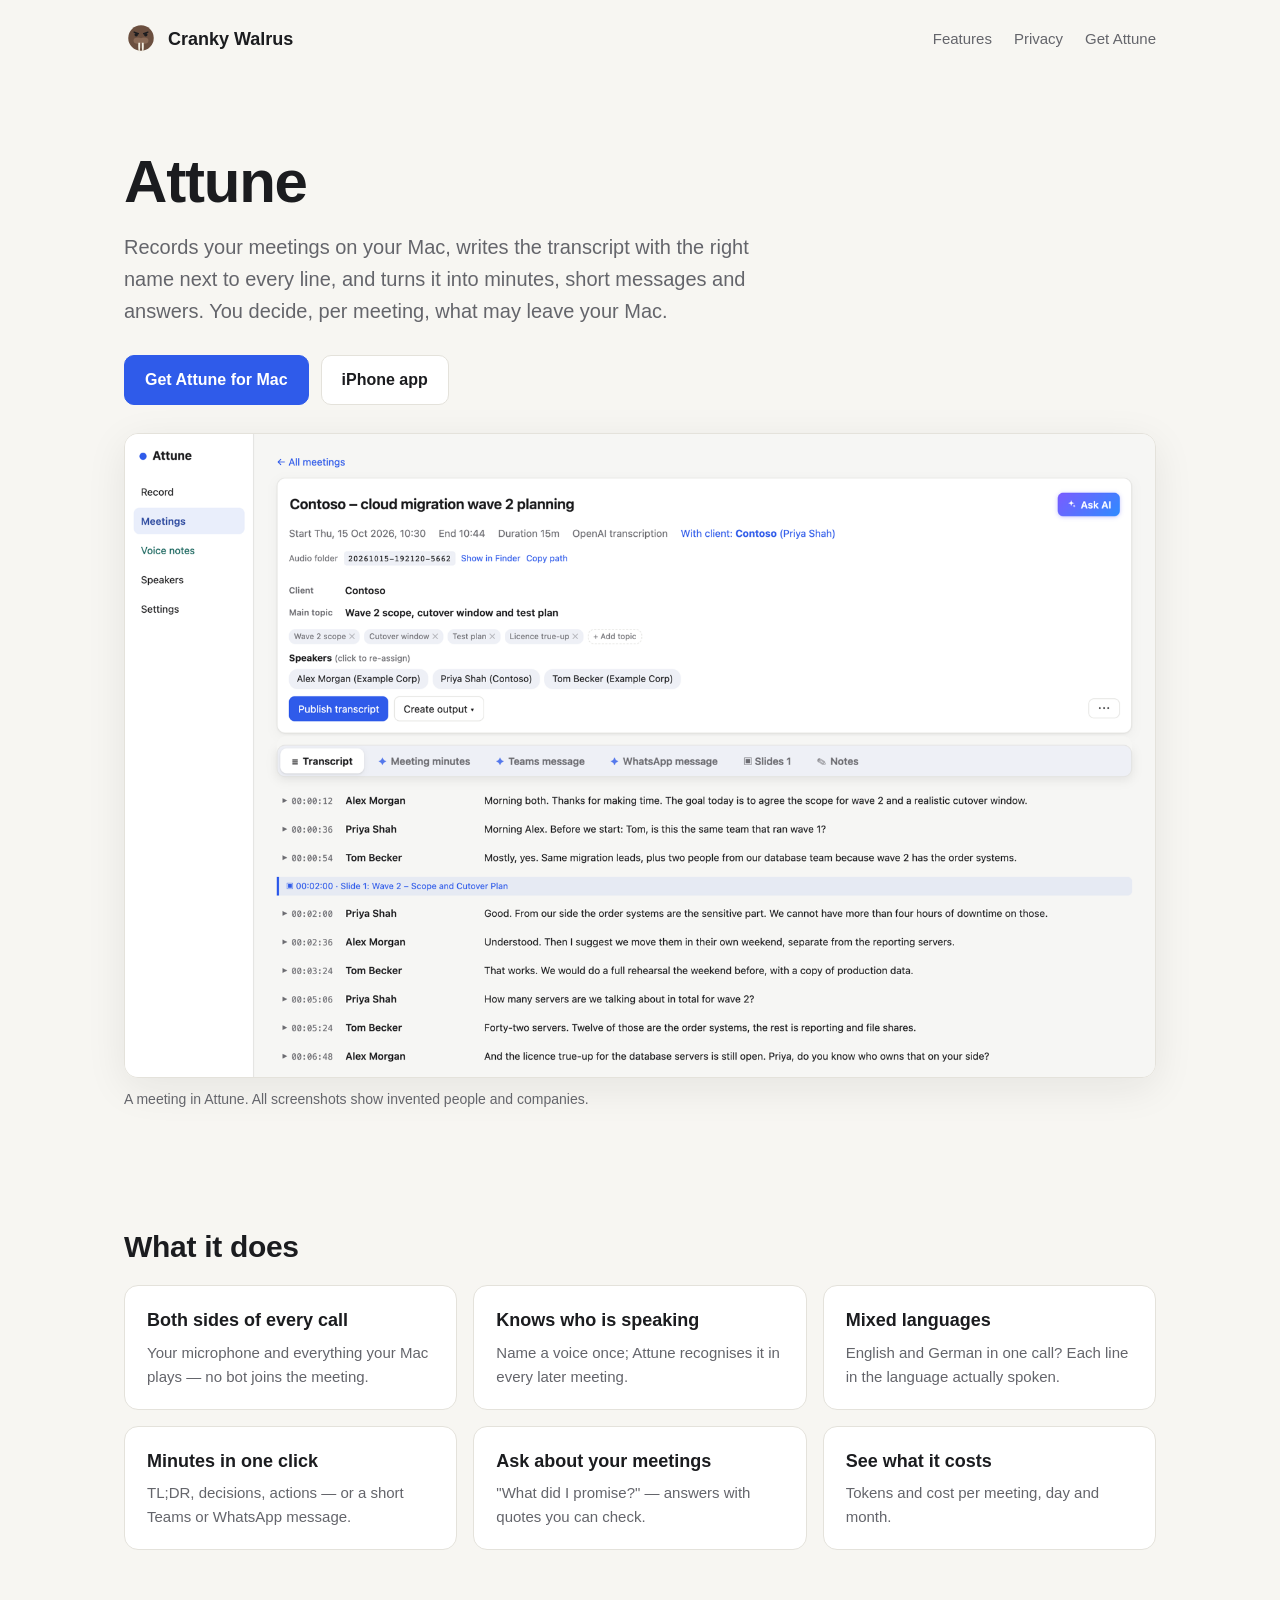
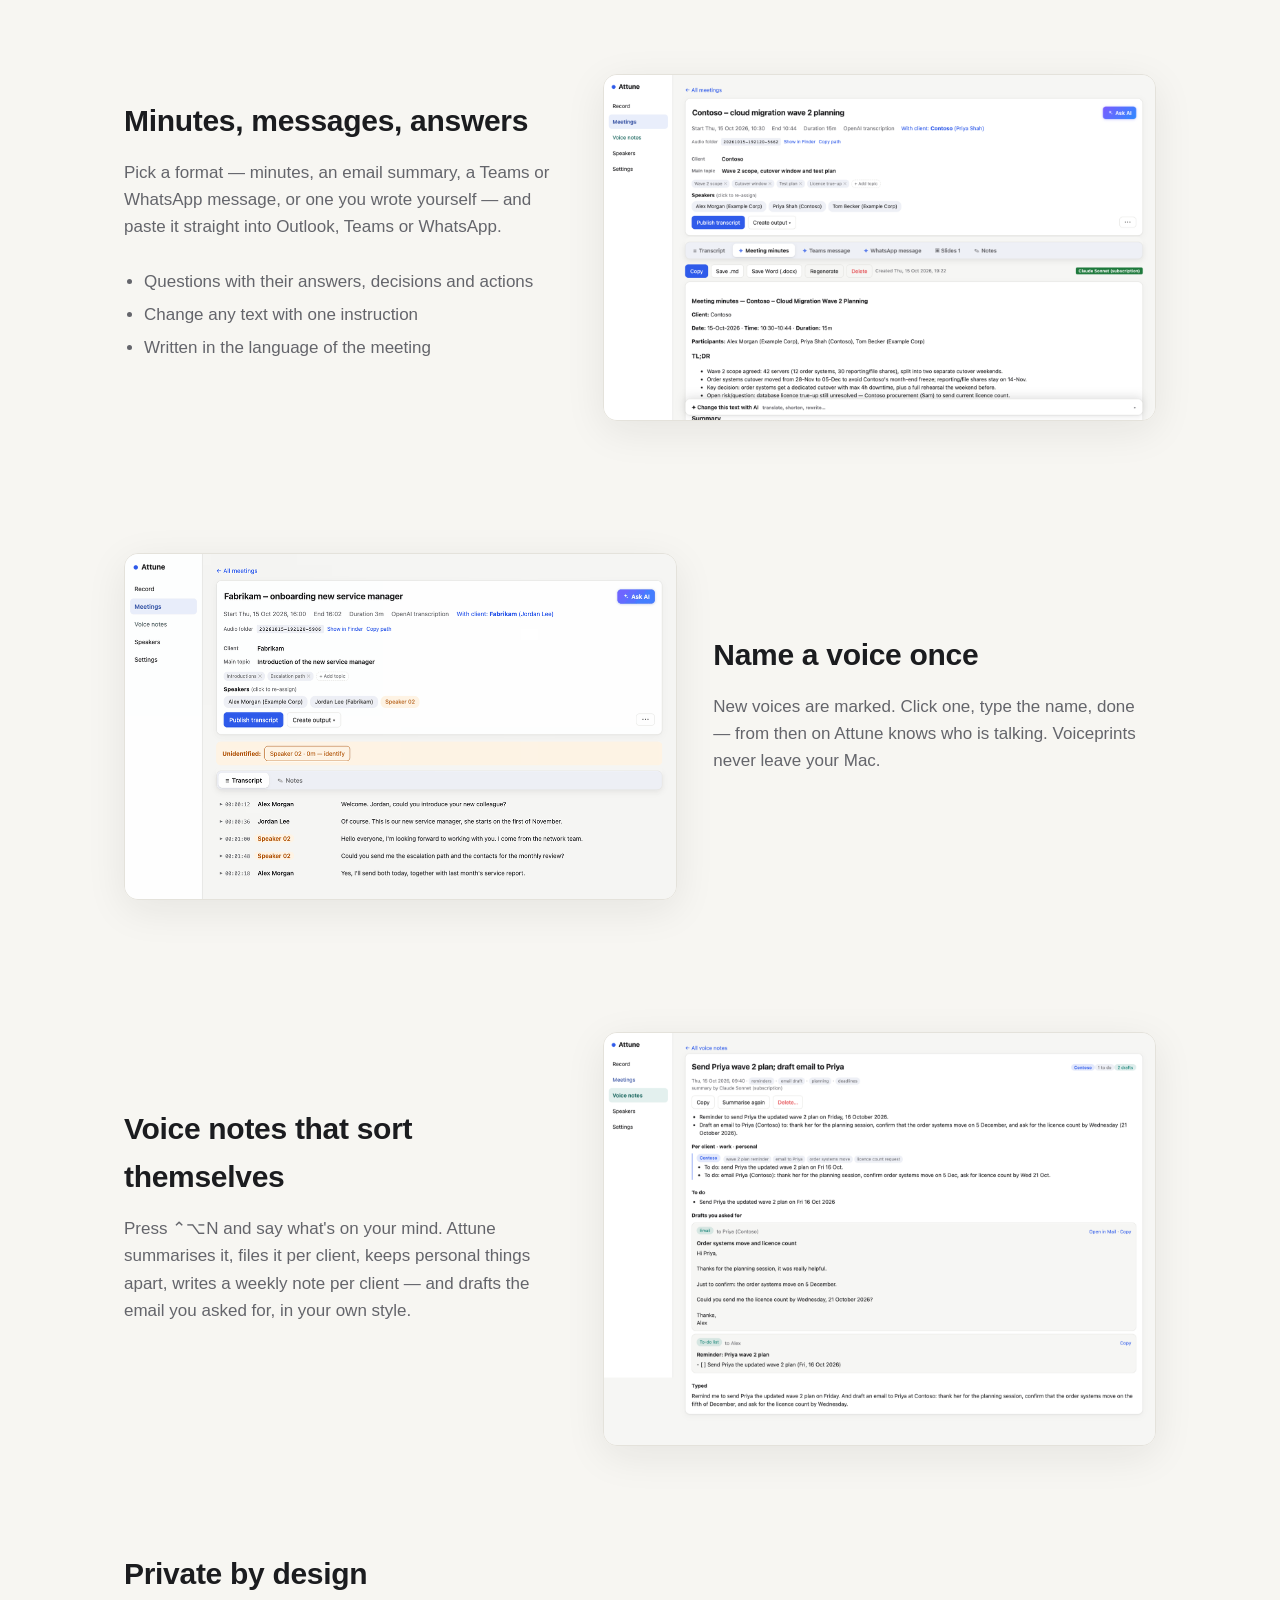
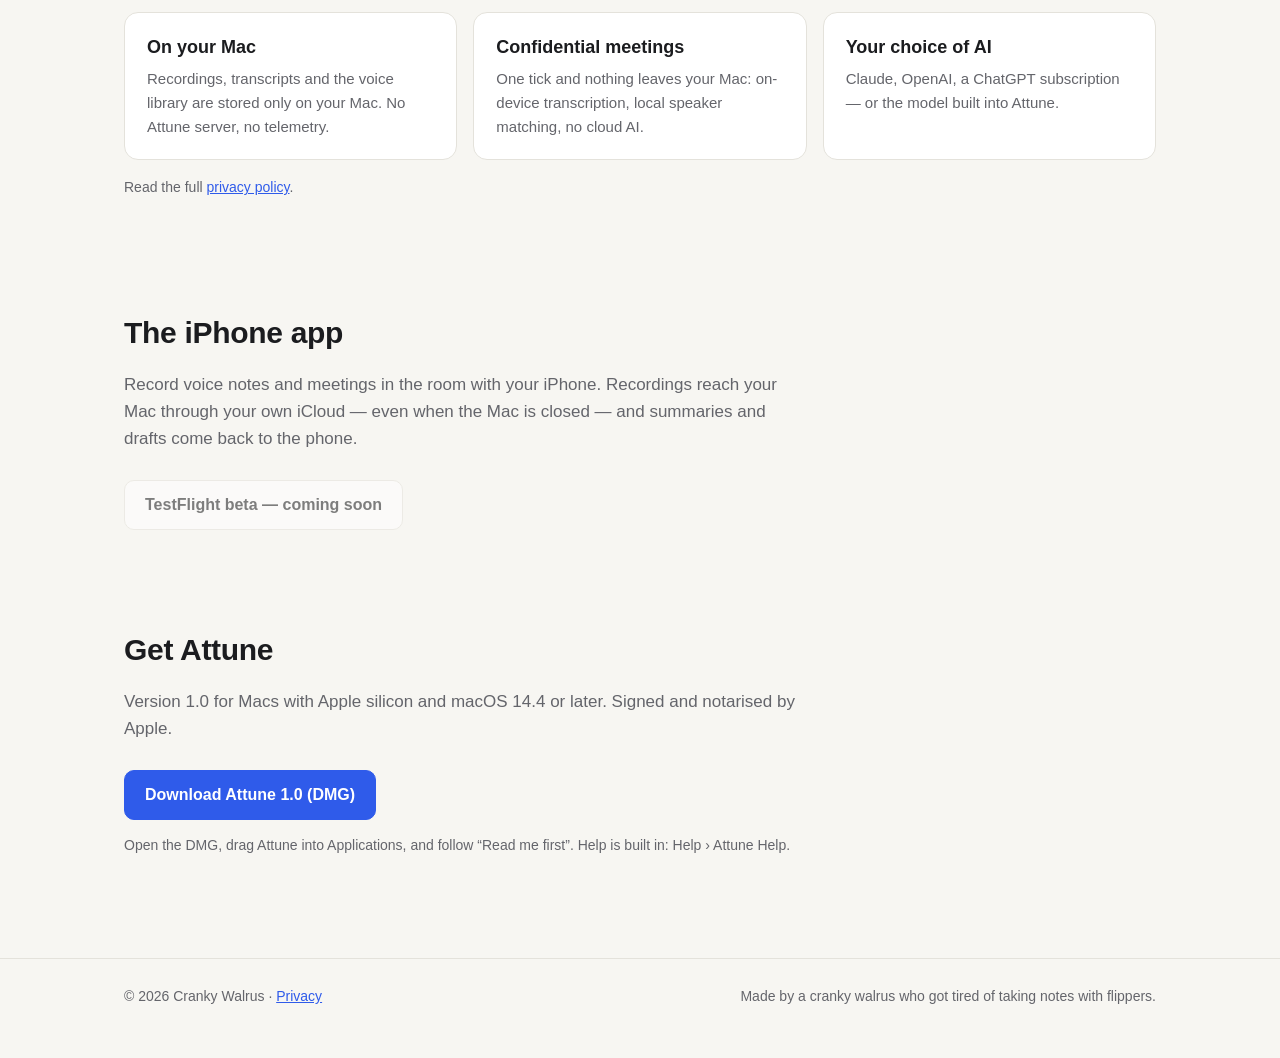
==== attune/index.html @ 6d6097f9 "crankywalrus.dev: landing page, Attune page, Attune privacy policy Co-Authored-By: Claude Opus 5.5 <" ====
<!doctype html>
<html lang="en">
<head>
<meta charset="utf-8">
<meta name="viewport" content="width=device-width, initial-scale=1">
<title>Attune — meeting recorder for the Mac</title>
<meta name="description" content="Attune records your meetings on your Mac, knows who is speaking, and writes minutes, Teams and WhatsApp messages. You decide what leaves your Mac.">
<link rel="icon" href="/attune/img/icon.png">
<link rel="stylesheet" href="/style.css">
</head>
<body>
<div class="wrap">
  <header class="top">
    <a class="logo" href="/"><img src="/walrus.svg" alt="" width="34" height="34">Cranky Walrus</a>
    <nav><a href="#features">Features</a><a href="#privacy">Privacy</a><a href="#get">Get Attune</a></nav>
  </header>

  <div class="hero">
    <h1>Attune</h1>
    <p>Records your meetings on your Mac, writes the transcript with the right name next to every line, and turns it into
      minutes, short messages and answers. You decide, per meeting, what may leave your Mac.</p>
    <div class="btns"><a class="btn primary" href="#get">Get Attune for Mac</a><a class="btn" href="#iphone">iPhone app</a></div>
    <figure class="shot"><img src="img/meeting.png" alt="A meeting in Attune: transcript with named speakers">
      <figcaption>A meeting in Attune. All screenshots show invented people and companies.</figcaption></figure>
  </div>

  <section id="features">
    <h2>What it does</h2>
    <div class="grid">
      <div class="card"><h3>Both sides of every call</h3><p>Your microphone and everything your Mac plays — no bot joins the meeting.</p></div>
      <div class="card"><h3>Knows who is speaking</h3><p>Name a voice once; Attune recognises it in every later meeting.</p></div>
      <div class="card"><h3>Mixed languages</h3><p>English and German in one call? Each line in the language actually spoken.</p></div>
      <div class="card"><h3>Minutes in one click</h3><p>TL;DR, decisions, actions — or a short Teams or WhatsApp message.</p></div>
      <div class="card"><h3>Ask about your meetings</h3><p>"What did I promise?" — answers with quotes you can check.</p></div>
      <div class="card"><h3>See what it costs</h3><p>Tokens and cost per meeting, day and month.</p></div>
    </div>
  </section>

  <section>
    <div class="split">
      <div><h2>Minutes, messages, answers</h2>
        <p class="lead">Pick a format — minutes, an email summary, a Teams or WhatsApp message, or one you wrote yourself —
          and paste it straight into Outlook, Teams or WhatsApp.</p>
        <ul><li>Questions with their answers, decisions and actions</li><li>Change any text with one instruction</li><li>Written in the language of the meeting</li></ul></div>
      <figure class="shot"><img src="img/minutes.png" alt="Meeting minutes"></figure>
    </div>
  </section>

  <section>
    <div class="split rev">
      <div><h2>Name a voice once</h2>
        <p class="lead">New voices are marked. Click one, type the name, done — from then on Attune knows who is talking.
          Voiceprints never leave your Mac.</p></div>
      <figure class="shot"><img src="img/name-a-voice.gif" alt="Naming a voice (animation)"></figure>
    </div>
  </section>

  <section>
    <div class="split">
      <div><h2>Voice notes that sort themselves</h2>
        <p class="lead">Press ⌃⌥N and say what's on your mind. Attune summarises it, files it per client, keeps personal
          things apart, writes a weekly note per client — and drafts the email you asked for, in your own style.</p></div>
      <figure class="shot"><img src="img/voice-note-drafts.png" alt="A voice note with an email draft"></figure>
    </div>
  </section>

  <section id="privacy">
    <h2>Private by design</h2>
    <div class="grid">
      <div class="card"><h3>On your Mac</h3><p>Recordings, transcripts and the voice library are stored only on your Mac. No Attune server, no telemetry.</p></div>
      <div class="card"><h3>Confidential meetings</h3><p>One tick and nothing leaves your Mac: on-device transcription, local speaker matching, no cloud AI.</p></div>
      <div class="card"><h3>Your choice of AI</h3><p>Claude, OpenAI, a ChatGPT subscription — or the model built into Attune.</p></div>
    </div>
    <p class="note" style="margin-top:16px">Read the full <a href="/attune/privacy/">privacy policy</a>.</p>
  </section>

  <section id="iphone">
    <h2>The iPhone app</h2>
    <p class="lead">Record voice notes and meetings in the room with your iPhone. Recordings reach your Mac through your own
      iCloud — even when the Mac is closed — and summaries and drafts come back to the phone.</p>
    <div class="btns"><span class="btn soon">TestFlight beta — coming soon</span></div>
  </section>

  <section id="get">
    <h2>Get Attune</h2>
    <p class="lead">Version 1.0 for Macs with Apple silicon and macOS 14.4 or later. Signed and notarised by Apple.</p>
    <div class="btns"><a class="btn primary" href="#" id="download">Download Attune 1.0 (DMG)</a></div>
    <p class="note">Open the DMG, drag Attune into Applications, and follow “Read me first”. Help is built in: Help › Attune Help.</p>
  </section>
</div>
<footer><div class="wrap"><span>© 2026 Cranky Walrus · <a href="/attune/privacy/">Privacy</a></span><span>Made by a cranky walrus who got tired of taking notes with flippers.</span></div></footer>
</body>
</html>
---- style.css ----
:root {
  --bg: #f7f6f2; --panel: #ffffff; --ink: #1b1c1f; --muted: #64656b; --line: #e4e2db; --accent: #2f5bea;
  --tusk: #f3efe3; --walrus: #6b4f3f; --shadow: 0 10px 40px rgba(20, 20, 30, .08);
}
@media (prefers-color-scheme: dark) {
  :root { --bg: #131416; --panel: #1c1d20; --ink: #ececef; --muted: #9b9ca3; --line: #2e2f34; --accent: #7c97ff;
    --tusk: #f3efe3; --walrus: #a07a62; --shadow: none; }
}
* { box-sizing: border-box; }
html { scroll-behavior: smooth; }
body { margin: 0; background: var(--bg); color: var(--ink); font: 17px/1.6 -apple-system, BlinkMacSystemFont, "Inter", "Helvetica Neue", sans-serif; }
a { color: var(--accent); }
.wrap { max-width: 1080px; margin: 0 auto; padding: 0 24px; }
header.top { display: flex; align-items: center; justify-content: space-between; padding: 22px 0; }
.logo { display: flex; align-items: center; gap: 10px; font-weight: 700; font-size: 18px; color: var(--ink); text-decoration: none; }
.logo svg { width: 34px; height: 34px; }
header.top nav a { margin-left: 22px; color: var(--muted); text-decoration: none; font-size: 15px; }
header.top nav a:hover { color: var(--ink); }
.hero { padding: 72px 0 56px; }
.hero h1 { font-size: clamp(36px, 6vw, 60px); line-height: 1.05; margin: 0 0 18px; letter-spacing: -.02em; }
.hero p { font-size: 20px; color: var(--muted); max-width: 640px; margin: 0 0 28px; }
.btns { display: flex; gap: 12px; flex-wrap: wrap; }
.btn { display: inline-block; padding: 11px 20px; border-radius: 10px; text-decoration: none; font-weight: 600; font-size: 16px;
  border: 1px solid var(--line); color: var(--ink); background: var(--panel); }
.btn.primary { background: var(--accent); border-color: var(--accent); color: #fff; }
.btn.soon { opacity: .55; pointer-events: none; }
section { padding: 48px 0; }
h2 { font-size: 30px; margin: 0 0 14px; letter-spacing: -.01em; }
.lead { color: var(--muted); max-width: 680px; margin: 0 0 28px; }
.grid { display: grid; grid-template-columns: repeat(auto-fit, minmax(260px, 1fr)); gap: 16px; }
.card { background: var(--panel); border: 1px solid var(--line); border-radius: 14px; padding: 20px 22px; }
.card h3 { margin: 0 0 6px; font-size: 18px; }
.card p { margin: 0; color: var(--muted); font-size: 15px; }
.shot { margin: 28px 0 8px; }
.shot img { display: block; width: 100%; border-radius: 14px; border: 1px solid var(--line); box-shadow: var(--shadow); }
.shot figcaption { color: var(--muted); font-size: 14px; margin-top: 10px; }
.split { display: grid; grid-template-columns: 1fr 1.25fr; gap: 36px; align-items: center; }
.split.rev { grid-template-columns: 1.25fr 1fr; }
.split.rev > :first-child { order: 2; }
.split ul { padding-left: 20px; color: var(--muted); } .split li { margin: 6px 0; }
.app-card { display: flex; gap: 22px; align-items: center; background: var(--panel); border: 1px solid var(--line);
  border-radius: 18px; padding: 24px; text-decoration: none; color: var(--ink); box-shadow: var(--shadow); }
.app-card:hover { border-color: var(--accent); }
.app-card img { width: 84px; height: 84px; border-radius: 20px; flex: none; }
.app-card h3 { margin: 0 0 4px; font-size: 22px; } .app-card p { margin: 0; color: var(--muted); }
.note { font-size: 14px; color: var(--muted); }
footer { border-top: 1px solid var(--line); margin-top: 40px; padding: 26px 0 50px; color: var(--muted); font-size: 14px; }
footer .wrap { display: flex; justify-content: space-between; gap: 16px; flex-wrap: wrap; }
.prose { max-width: 760px; }
.prose h2 { font-size: 22px; margin-top: 36px; }
@media (max-width: 760px) {
  .split, .split.rev { grid-template-columns: 1fr; } .split.rev > :first-child { order: 0; }
  header.top nav a { margin-left: 14px; } .hero { padding: 40px 0 28px; }
}
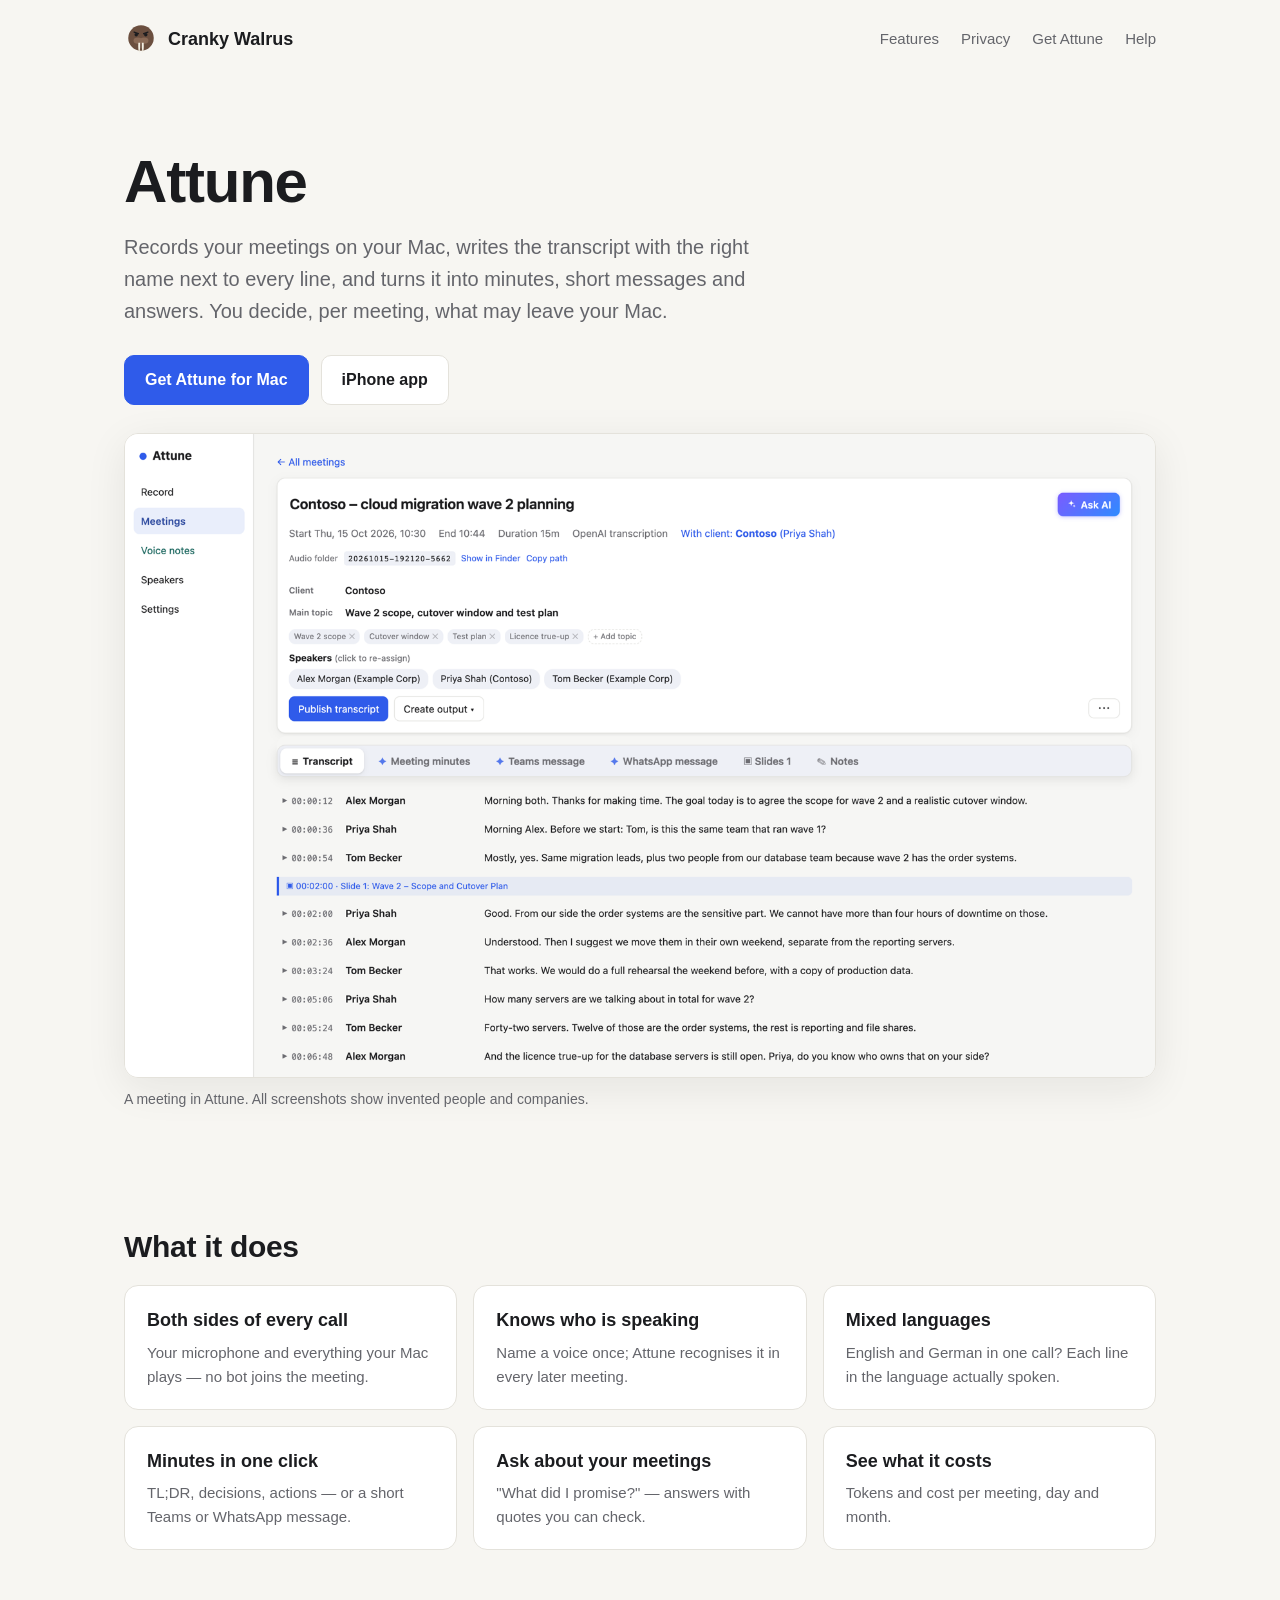
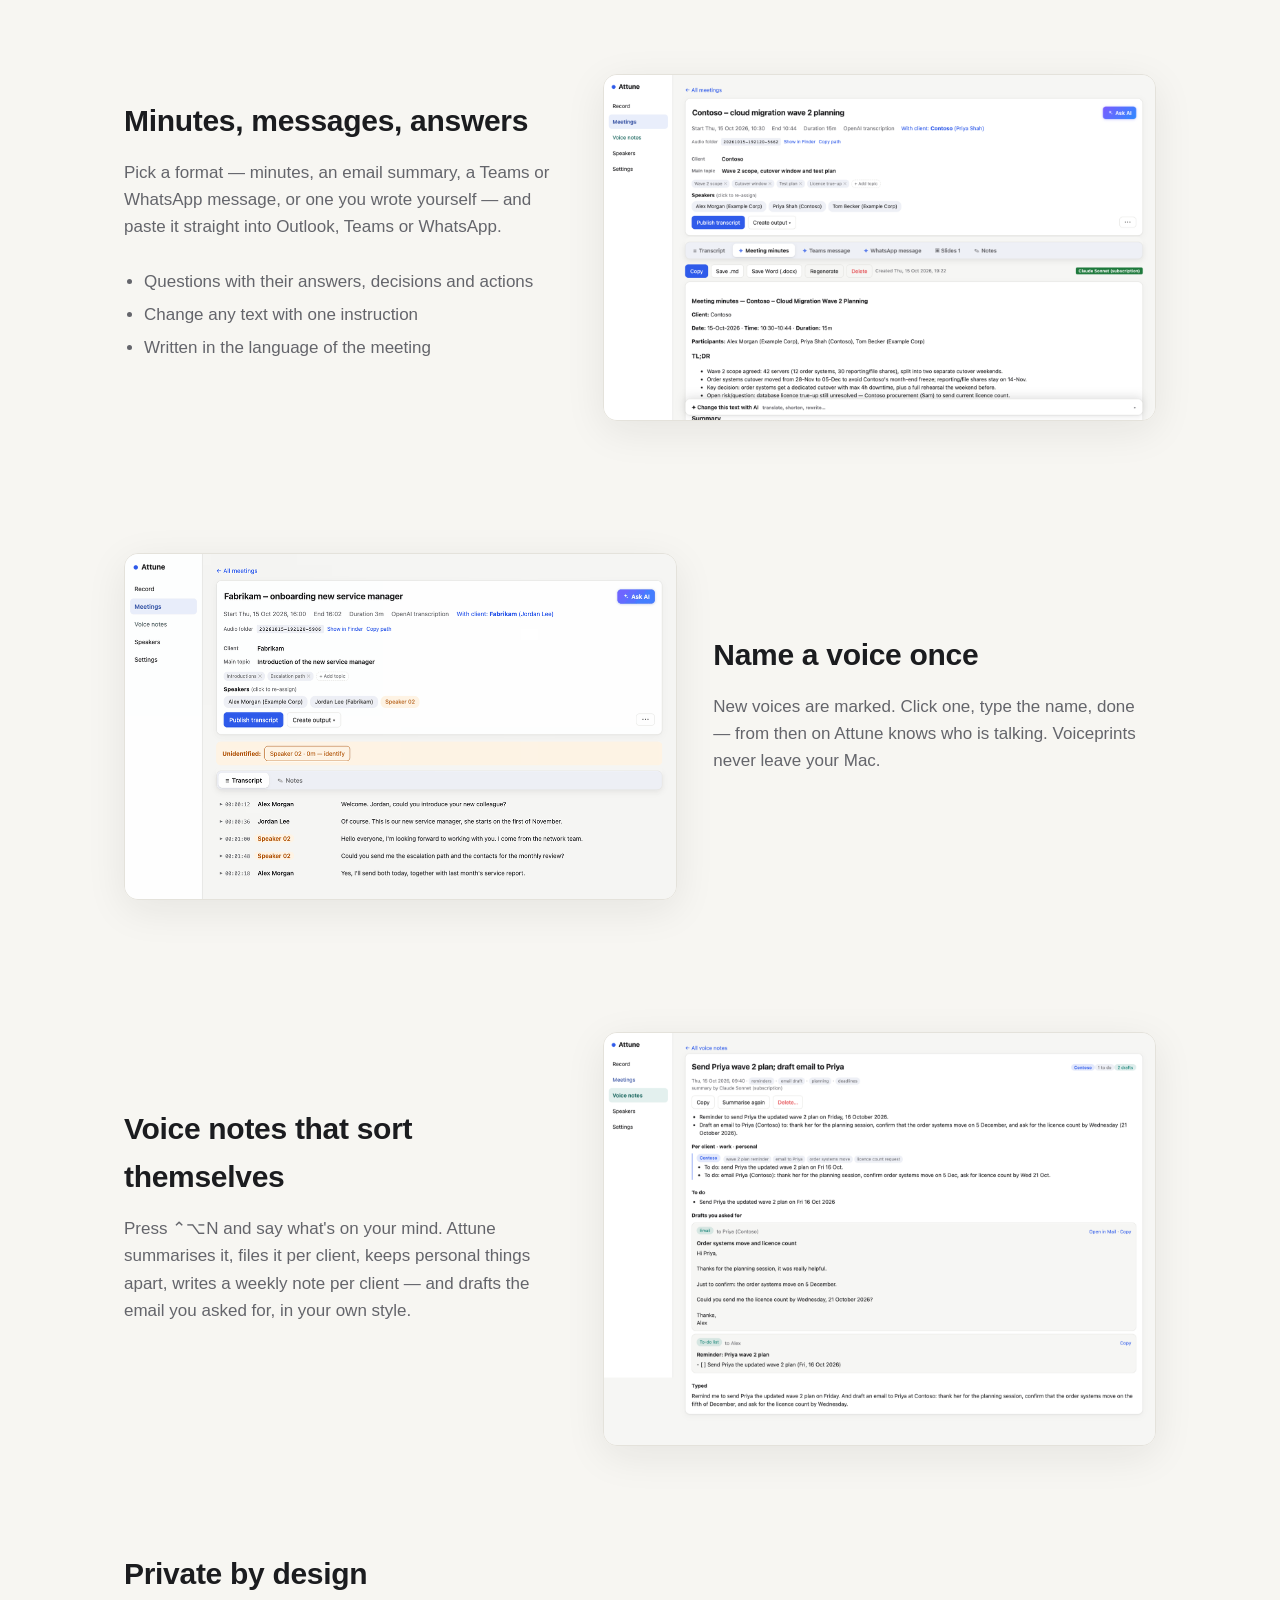
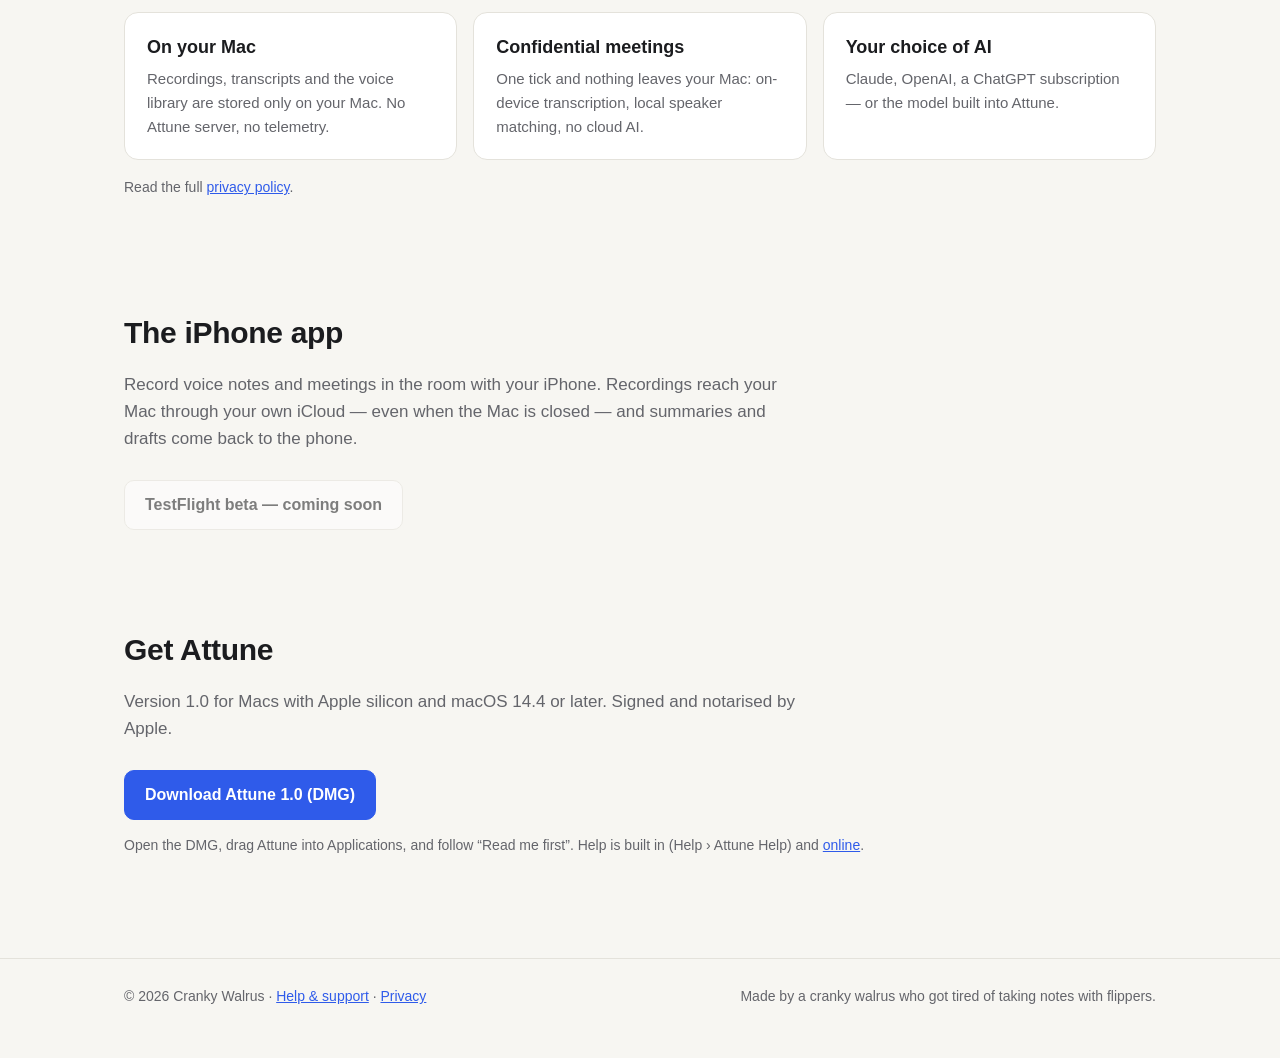
==== commit 5fe2e697: "Attune help and support page attune/help/: the Attune help for the public (every chapter with screen" ====
--- a/attune/index.html
+++ b/attune/index.html
@@ -12,7 +12,7 @@
 <div class="wrap">
   <header class="top">
     <a class="logo" href="/"><img src="/walrus.svg" alt="" width="34" height="34">Cranky Walrus</a>
-    <nav><a href="#features">Features</a><a href="#privacy">Privacy</a><a href="#get">Get Attune</a></nav>
+    <nav><a href="#features">Features</a><a href="#privacy">Privacy</a><a href="#get">Get Attune</a><a href="/attune/help/">Help</a></nav>
   </header>
 
   <div class="hero">
@@ -85,9 +85,9 @@
     <h2>Get Attune</h2>
     <p class="lead">Version 1.0 for Macs with Apple silicon and macOS 14.4 or later. Signed and notarised by Apple.</p>
     <div class="btns"><a class="btn primary" href="#" id="download">Download Attune 1.0 (DMG)</a></div>
-    <p class="note">Open the DMG, drag Attune into Applications, and follow “Read me first”. Help is built in: Help › Attune Help.</p>
+    <p class="note">Open the DMG, drag Attune into Applications, and follow “Read me first”. Help is built in (Help › Attune Help) and <a href="/attune/help/">online</a>.</p>
   </section>
 </div>
-<footer><div class="wrap"><span>© 2026 Cranky Walrus · <a href="/attune/privacy/">Privacy</a></span><span>Made by a cranky walrus who got tired of taking notes with flippers.</span></div></footer>
+<footer><div class="wrap"><span>© 2026 Cranky Walrus · <a href="/attune/help/">Help &amp; support</a> · <a href="/attune/privacy/">Privacy</a></span><span>Made by a cranky walrus who got tired of taking notes with flippers.</span></div></footer>
 </body>
 </html>
--- a/style.css
+++ b/style.css
@@ -48,6 +48,9 @@
 footer .wrap { display: flex; justify-content: space-between; gap: 16px; flex-wrap: wrap; }
 .prose { max-width: 760px; }
 .prose h2 { font-size: 22px; margin-top: 36px; }
+.prose table { width: 100%; border-collapse: collapse; font-size: 15px; margin: 12px 0 18px; }
+.prose th, .prose td { text-align: left; vertical-align: top; padding: 8px 10px; border-bottom: 1px solid var(--line); }
+.prose th { color: var(--muted); font-weight: 600; }
 @media (max-width: 760px) {
   .split, .split.rev { grid-template-columns: 1fr; } .split.rev > :first-child { order: 0; }
   header.top nav a { margin-left: 14px; } .hero { padding: 40px 0 28px; }
